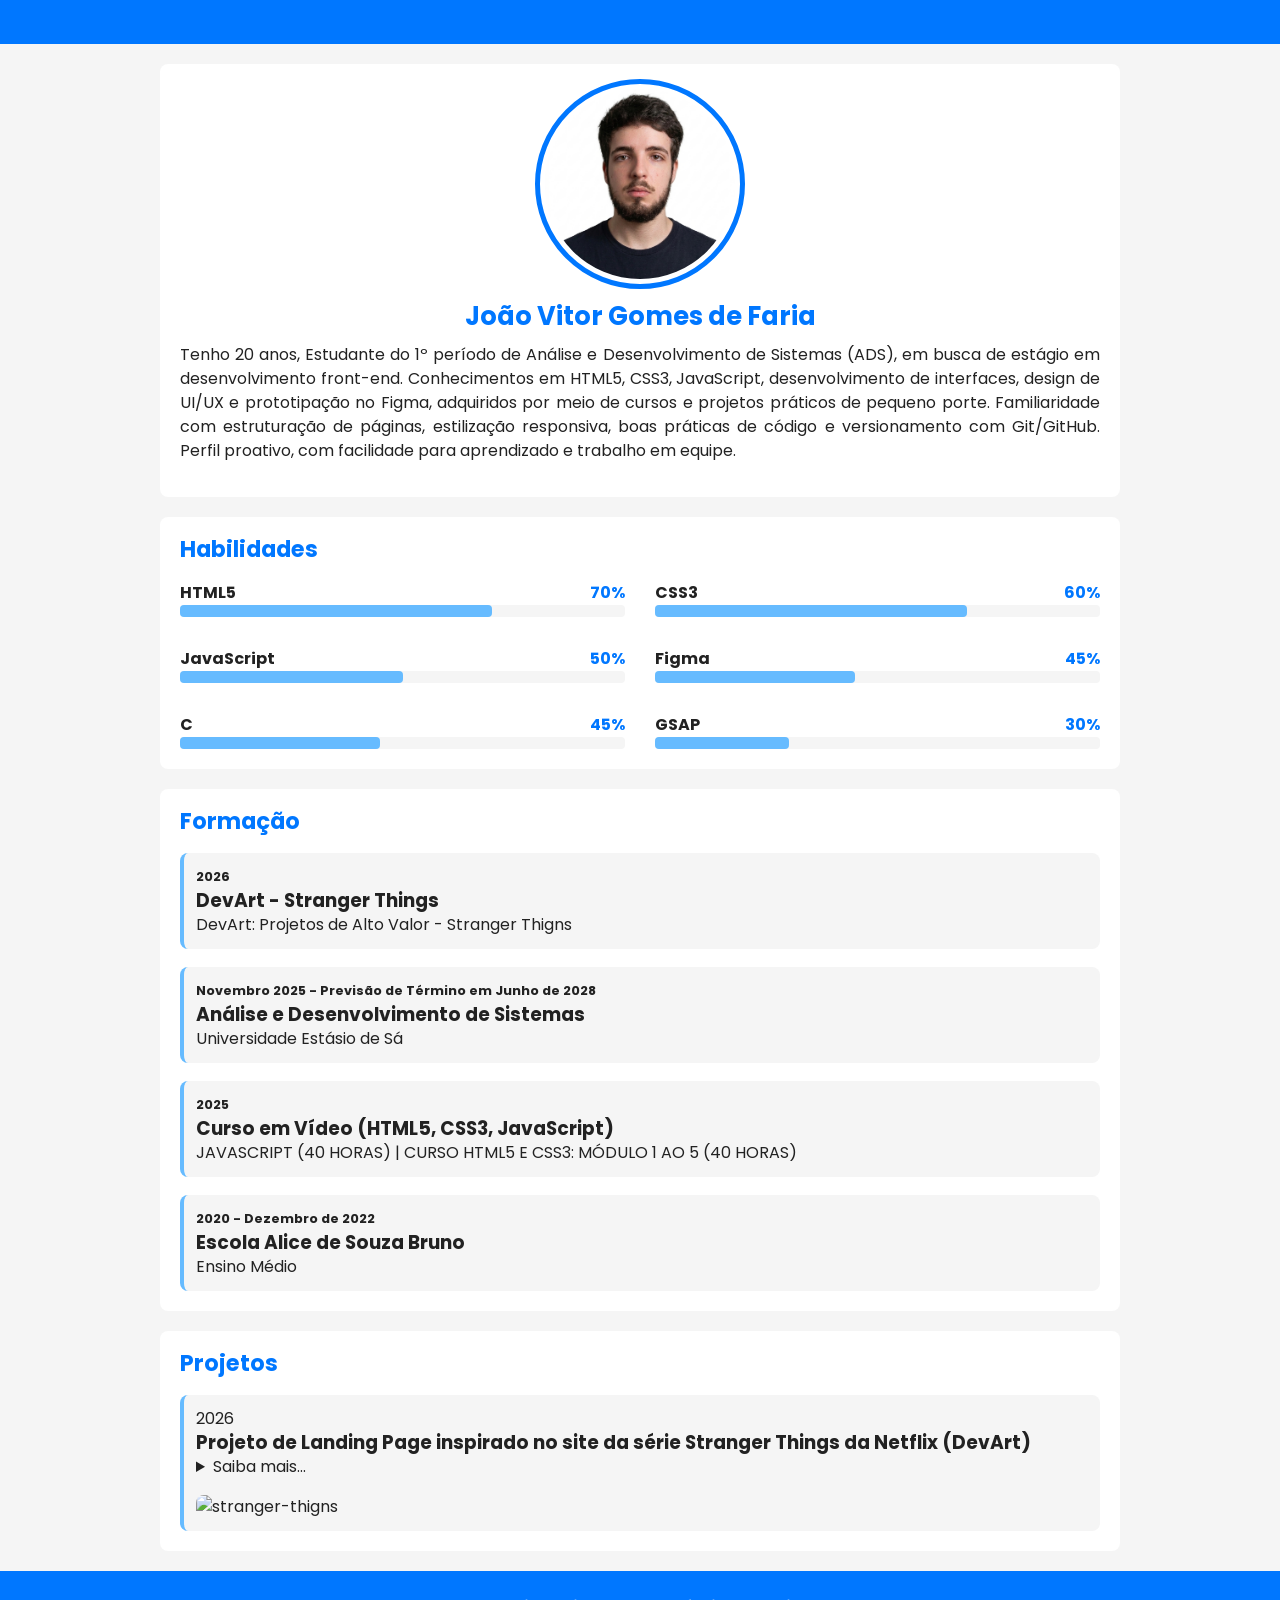
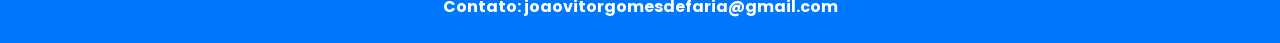
==== projetoportifolio/index.html @ 87415f1a "Adicionei Gsap, alterei a imagem e fiz pequenos ajustes" ====
<!doctype html>
<html lang="pt-br">
  <head>
    <meta charset="UTF-8" />
    <meta name="viewport" content="width=device-width, initial-scale=1.0" />
    <title>Portifólio João Vitor</title>
    <link rel="stylesheet" href="estilos/style.css" />
    <script src="scripts/script.js" defer></script>
    <link rel="shortcut icon" href="icone/favicon.svg" type="image/x-icon" />
    <script
      src="https://kit.fontawesome.com/48fc6e8f37.js"
      crossorigin="anonymous"
    ></script>
    <style>
      @import url('https://fonts.googleapis.com/css2?family=Poppins:ital,wght@0,100;0,200;0,300;0,400;0,500;0,600;0,700;0,800;0,900;1,100;1,200;1,300;1,400;1,500;1,600;1,700;1,800;1,900&display=swap');
    </style>
  </head>
  <body>
    <div id="smooth-wrapper">
      <div id="smooth-content">
        <header>
          <nav id="menu">
            <ul>
              <li>
                <a href="#ficha" class="link"><i class="fa-solid fa-house"></i></a>
              </li>
              <li>
                <a href="#Habilidades" class="link"><i class="fa-solid fa-brain"></i></a>
              </li>
              <li>
                <a href="#formacao" class="link"><i class="fa-solid fa-graduation-cap"></i></a>
              </li>
              <li>
                <a href="#projetos" class="link"><i class="fa-solid fa-list-check"></i></a>
              </li>
              <li>
                <a href="#" class="link" id="botao-tema"><i class="fa-solid fa-moon"></i></a>
              </li>
            </ul>
          </nav>
        </header>
        <main>
          <section id="ficha">
            <img src="imagens/minhaFoto.png" alt="João Vitor" class="foto" />
            <h1>João Vitor Gomes de Faria</h1>
            <p>
              Tenho 20 anos, Estudante do 1º período de Análise e Desenvolvimento de
              Sistemas (ADS), em busca de estágio em desenvolvimento front-end.
              Conhecimentos em HTML5, CSS3, JavaScript, desenvolvimento de
              interfaces, design de UI/UX e prototipação no Figma, adquiridos por
              meio de cursos e projetos práticos de pequeno porte. Familiaridade com
              estruturação de páginas, estilização responsiva, boas práticas de
              código e versionamento com Git/GitHub. Perfil proativo, com facilidade
              para aprendizado e trabalho em equipe.
            </p>
            <div id="social">
              <a
                href="https://www.linkedin.com/in/jo%C3%A3o-vitor-faria-81938a335/"
                target="_blank"
                rel="nofollow"
              ><i class="fa-brands fa-square-linkedin"></i></a>
              <a
                href="https://github.com/joaoviitordev"
                target="_blank"
                rel="nofollow"
              ><i class="fa-brands fa-github"></i></a>
            </div>
          </section>
          <section id="detalhes">
            <article id="Habilidades">
              <h2><i class="fa-solid fa-brain"></i> Habilidades</h2>

              <div id="skill-container">
                <div class="item">
                  <div class="info">
                    <spna class="nome">
                      <i class="fa-brands fa-html5"></i> HTML5
                    </spna>
                    <span class="porcent"> 70% </span>
                  </div>
                  <div class="barra">
                    <div class="progresso" style="width: 70%"></div>
                  </div>
                </div>

                <div class="item">
                  <div class="info">
                    <spna class="nome">
                      <i class="fa-brands fa-css3-alt"></i> CSS3
                    </spna>
                    <span class="porcent"> 60% </span>
                  </div>
                  <div class="barra">
                    <div class="progresso" style="width: 70%"></div>
                  </div>
                </div>

                <div class="item">
                  <div class="info">
                    <spna class="nome">
                      <i class="fa-solid fa-code"></i> JavaScript
                    </spna>
                    <span class="porcent"> 50% </span>
                  </div>
                  <div class="barra">
                    <div class="progresso" style="width: 50%"></div>
                  </div>
                </div>

                <div class="item">
                  <div class="info">
                    <spna class="nome">
                      <i class="fa-brands fa-square-figma"></i> Figma
                    </spna>
                    <span class="porcent"> 45% </span>
                  </div>
                  <div class="barra">
                    <div class="progresso" style="width: 45%"></div>
                  </div>
                </div>

                <div class="item">
                  <div class="info">
                    <spna class="nome"> <i class="fa-solid fa-code"></i> C </spna>
                    <span class="porcent"> 45% </span>
                  </div>
                  <div class="barra">
                    <div class="progresso" style="width: 45%"></div>
                  </div>
                </div>

                <div class="item">
                  <div class="info">
                    <spna class="nome">
                      <i class="fa-solid fa-code"></i> GSAP
                    </spna>
                    <span class="porcent"> 30% </span>
                  </div>
                  <div class="barra">
                    <div class="progresso" style="width: 30%"></div>
                  </div>
                </div>
              </div>
              <!--Fim Article Skills-->
            </article>
            <article id="formacao">
              <h2><i class="fa-solid fa-graduation-cap"></i> Formação</h2>

              <div id="formacao-container">
                <div class="curso">
                  <p class="periodo">2020 - Dezembro de 2022</p>
                  <h3 class="instituicao">Escola Alice de Souza Bruno</h3>
                  <p class="titulacao">Ensino Médio</p>
                </div>

                <div class="curso">
                  <p class="periodo">2025</p>
                  <h3 class="instituicao">
                    Curso em Vídeo (HTML5, CSS3, JavaScript)
                  </h3>
                  <p class="titulacao">JAVASCRIPT (40 HORAS) | CURSO HTML5 E CSS3: MÓDULO 1 AO 5 (40 HORAS)</p>
                </div>

                <div class="curso">
                  <p class="periodo">
                    Novembro 2025 - Previsão de Término em Junho de 2028
                  </p>
                  <h3 class="instituicao">Análise e Desenvolvimento de Sistemas</h3>
                  <p class="titulacao">Universidade Estásio de Sá</p>
                </div>

                <div class="curso">
                  <p class="periodo">2026</p>
                  <h3 class="instituicao">DevArt - Stranger Things</h3>
                  <p class="titulacao">DevArt: Projetos de Alto Valor - Stranger Thigns</p>
                </div>
              </div>
            </article>
            <!--Fim Article Formação-->

            <article id="projetos">
              <h2><i class="fa-solid fa-list-check"></i> Projetos</h2>

              <div id="projeto-container">
                <div class="projeto">
                  <img src="imagens/stranger-thigns.png" style="border-radius: 8px;" alt="stranger-thigns" />
                  <div class="projeto-info">
                    <p class="periodo">2026</p>
                    <h3>
                      Projeto de Landing Page inspirado no site da série Stranger
                      Things da Netflix (DevArt)
                    </h3>
                    <details class="descricao">
                      <summary>Saiba mais...</summary>
                      <p>
                        Projeto de landing page inspirado no site da série Stranger
                        Things, desenvolvido a partir de um protótipo inicial criado
                        no Figma, priorizando UI/UX, hierarquia visual e
                        consistência de design. A interface foi planejada para
                        proporcionar uma experiência imersiva, alinhada à identidade
                        visual da série. <br /><br />

                        A implementação foi realizada com HTML semântico, CSS
                        avançado e JavaScript, utilizando a biblioteca GSAP para
                        animações, garantindo transições suaves e efeitos visuais
                        dinâmicos. O projeto segue princípios de responsividade,
                        assegurando adaptação completa para diferentes dispositivos
                        e resoluções de tela.
                        <br /><br />
                        Foram aplicadas técnicas avançadas de CSS e HTML, como
                        Flexbox, controle tipográfico, pseudo-elementos e efeitos
                        interativos, reforçando boas práticas de desenvolvimento
                        front-end, organização de código e foco em performance e
                        usabilidade.
                      </p>
                      <a href="https://joaoviitordev.github.io/projetoStrangerThings/" target="_blank" rel="noopener noreferrer">Link da Página!</a>
                    </details>
                  </div>
                </div>
              </div>
            </article>
            <!--Fim Article Projetos-->
          </section>
        </main>
        <footer>
          <p>Contato: joaovitorgomesdefaria@gmail.com</p>
        </footer>
      </div>
    </div>
    <script src="https://cdn.jsdelivr.net/npm/gsap@3.14.1/dist/gsap.min.js"></script>
    <script src="https://cdn.jsdelivr.net/npm/gsap@3.14.1/dist/ScrollTrigger.min.js"></script>
    <script src="https://cdn.jsdelivr.net/npm/gsap@3.14.1/dist/ScrollSmoother.min.js"></script>
  </body>
</html>
---- projetoportifolio/estilos/style.css ----
* {
  margin: 0;
  padding: 0;
  box-sizing: border-box;
}

:root {
  --fundo-principal: #f5f5f5;
  --texto: #222222;
  --texto-inverso: #ffffff;
  --destaque: #0077ff;
  --destaque-inverso: #66bbff;
  --fundo-card: #ffffff;
}

body.escuro {
  --fundo-principal: #222222;
  --texto: #e0e0e0;
  --texto-inverso: #333333;
  --destaque: #ff5522;
  --destaque-inverso: #a73917;
  --fundo-card: #444444;
}

body {
  font-family: 'Poppins', sans-serif;
  line-height: 1.5em;
  background-color: var(--fundo-principal);
  color: var(--texto);
  scroll-behavior: smooth;
  transition: background-color 0.4s, color 0.4s;
}

header {
  background-color: var(--destaque);
  color: var(--texto);
  padding: 10px;
  display: flex;
  justify-content: flex-end;
  align-content: center;
  position: sticky;
  top: 0;
  z-index: 1;
}

nav#menu ul {
  list-style: none;
  display: flex;
  gap: 10px;
}

nav#menu a {
  text-decoration: none;
  color: var(--texto-inverso);
  font-weight: 600;
  padding: 12px 15px;
  border-radius: 5px;
  transition:
    background-color 0.4s,
    color 0.4s;
}

nav#menu a:hover {
  background-color: var(--destaque-inverso);
  color: var(--destaque);
}

main {
  display: grid;
  grid-template-columns: auto 75vw auto;
  gap: 20px;
  margin-top: 20px;
}

section#ficha {
  background-color: var(--fundo-card);
  padding: 20px;
  border-radius: 8px;
  grid-column: 2;
}

section#ficha img.foto {
  width: 200px;
  aspect-ratio: 1/1;
  object-fit: cover;
  overflow: hidden;
  border-radius: 50%;
  border: 5px solid var(--fundo-card);
  outline: 5px solid var(--destaque);
  display: block;
  margin: auto;
  margin-bottom: 20px;
}

section#ficha h1 {
  color: var(--destaque);
  margin: 15px 0px;
  font-size: 1.6em;
  text-align: center;
}

section#ficha p {
  text-align: justify;
}

section#ficha div#social {
  display: flex;
  justify-content: center;
  align-items: center;
  font-size: 1.6em;
  gap: 16px;
  margin-top: 14px;
}

div#social a {
  color: var(--destaque);
}

div#social a:hover {
  color: var(--destaque-inverso);
  transition: color 0.4s;
}

section#detalhes {
  grid-column: 2;
}

article {
  background-color: var(--fundo-card);
  padding: 20px;
  margin-bottom: 20px;
  border-radius: 8px;
}

article h2 {
  color: var(--destaque);
  font-size: 1.4em;
  margin-bottom: 20px;
}

#skill-container {
  display: grid;
  grid-template-columns: 1fr;
  gap: 30px;
}

#skill-container .info {
  display: flex;
  justify-content: space-between;
  align-items: center;
}

#skill-container .nome {
  font-weight: bold;
  color: var(--texto);
}

#skill-container .porcent {
  font-weight: bold;
  color: var(--destaque);
}

#skill-container .barra {
  width: 100%;
  height: 12px;
  background-color: var(--fundo-principal);
  border-radius: 4px;
}

#skill-container .progresso {
  height: 100%;
  background-color: var(--destaque-inverso);
  border-radius: 4px;
}

#formacao-container {
  display: flex;
  flex-direction: column-reverse;
  gap: 18px;
}

#formacao-container .curso {
  background-color: var(--fundo-principal);
  border-radius: 8px;
  padding: 12px;
  border-left: 4px solid var(--destaque-inverso);
}

#formacao-container .curso:hover {
  border-left-width: 8px;
  border-color: var(--destaque);
  transition:
    border-left-width 0.4s,
    border-color 0.4s;
  cursor: pointer;
}

#formacao-container .periodo {
  font-weight: bold;
  font-size: 0.8em;
  color: var(--texto);
}

#projeto-container {
  display: flex;
  flex-direction: column-reverse;
  gap: 20px;
}

.projeto a {
  text-decoration: none;
  color: var(--destaque);
}

.projeto a:hover {
  color: var(--destaque-inverso);
  transition: color 0.4s;
}

#projeto-container .projeto {
  display: flex;
  flex-direction: column-reverse;
  gap: 16px;
  background-color: var(--fundo-principal);
  padding: 12px;
  border-radius: 8px;
  border-left: 4px solid var(--destaque-inverso);
}

#projeto-container .projeto:hover {
  border-left-width: 8px;
  border-color: var(--destaque);
  transition:
    border-left-width 0.4s,
    border-color 0.4s;
  cursor: pointer;
}

footer {
  background-color: var(--destaque);
  color: var(--texto-inverso);
  text-align: center;
  padding: 24px;
}

footer p {
  font-weight: bold;
}

@media screen and (min-width: 768px) {
  #skill-container {
    grid-template-columns: 1fr 1fr;
  }
}
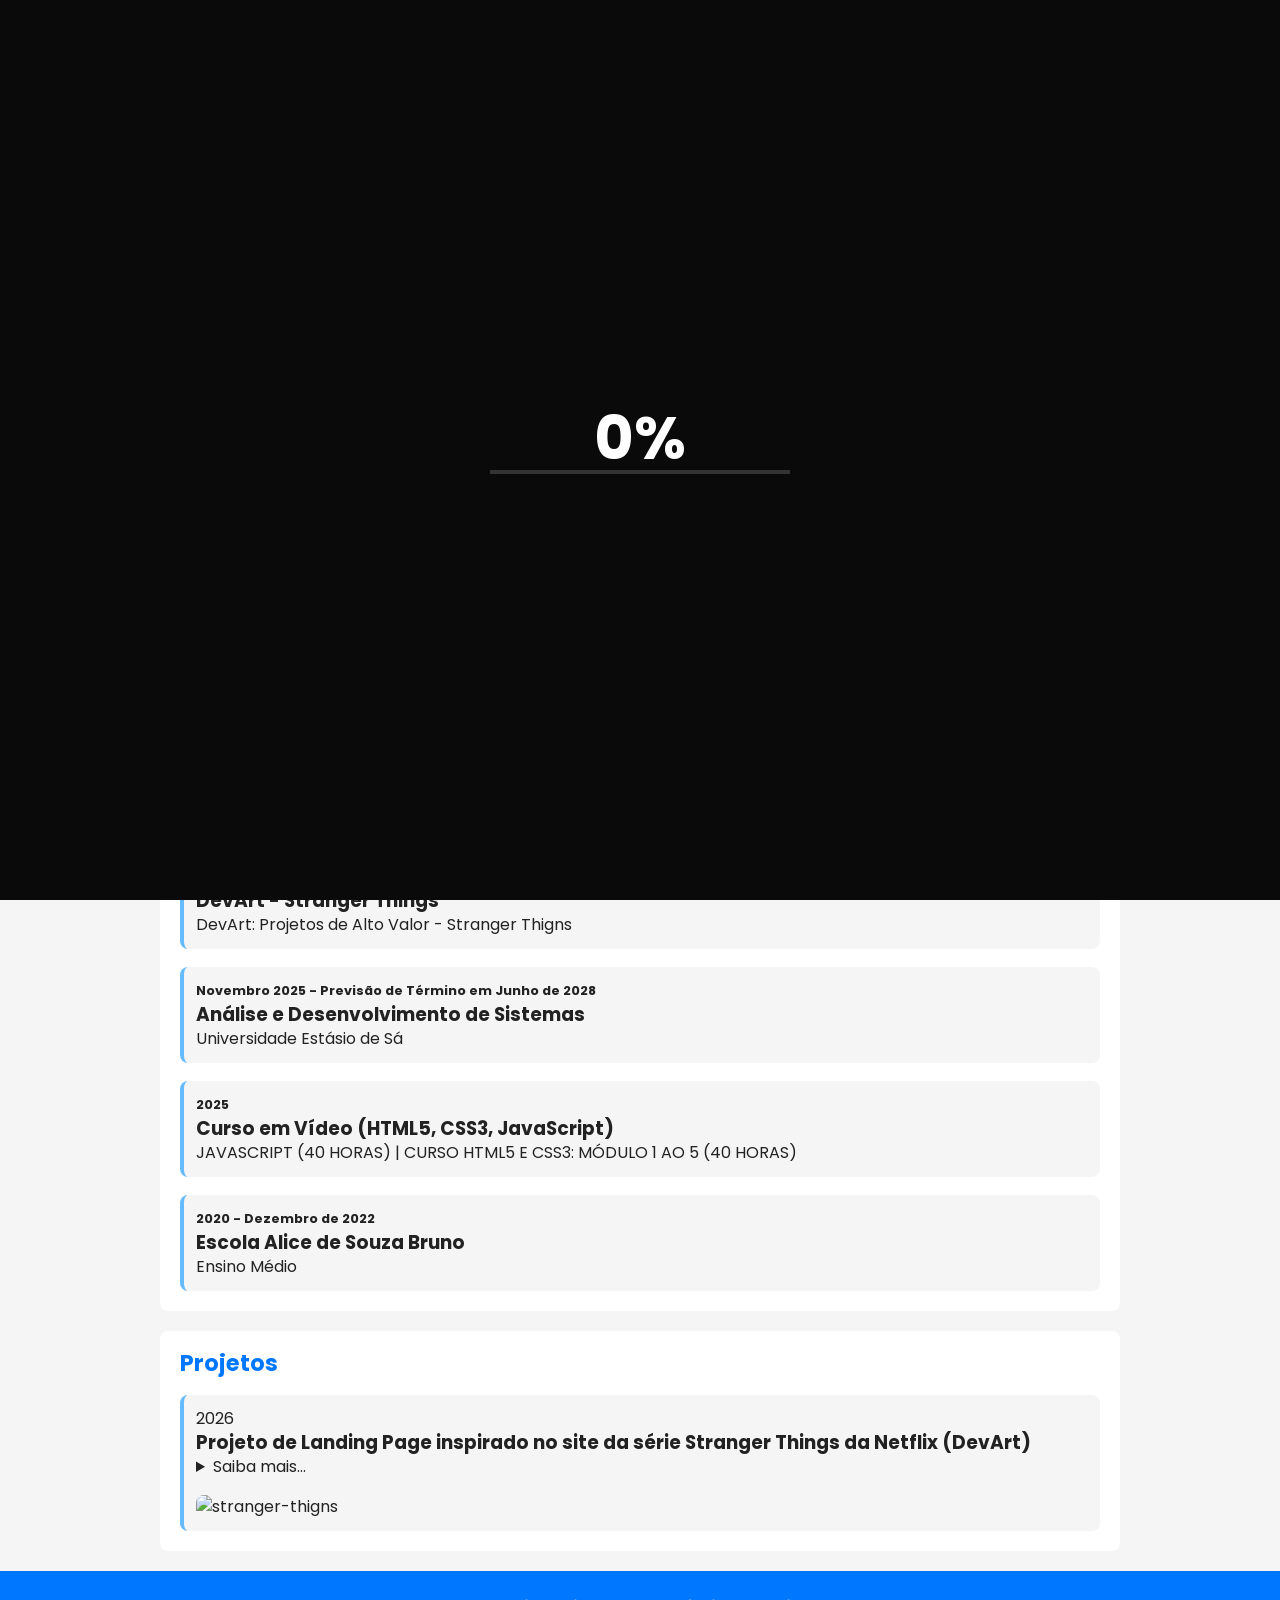
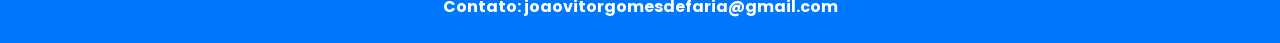
==== commit 52d6ce5c: "PreLoader" ====
--- a/projetoportifolio/index.html
+++ b/projetoportifolio/index.html
@@ -3,7 +3,7 @@
   <head>
     <meta charset="UTF-8" />
     <meta name="viewport" content="width=device-width, initial-scale=1.0" />
-    <title>Portifólio João Vitor</title>
+    <title>Portifólio - João Vitor</title>
     <link rel="stylesheet" href="estilos/style.css" />
     <script src="scripts/script.js" defer></script>
     <link rel="shortcut icon" href="icone/favicon.svg" type="image/x-icon" />
@@ -16,6 +16,16 @@
     </style>
   </head>
   <body>
+    <div class="preloader">
+      <div class="loader-content">
+        <h1 class="counter">0%</h1>
+
+        <div class="progress-bar">
+          <div class="progress"></div>
+        </div>
+      </div>
+    </div>
+
     <div id="smooth-wrapper">
       <div id="smooth-content">
         <header>
--- a/projetoportifolio/estilos/style.css
+++ b/projetoportifolio/estilos/style.css
@@ -11,6 +11,41 @@
   --destaque: #0077ff;
   --destaque-inverso: #66bbff;
   --fundo-card: #ffffff;
+}
+
+.preloader{
+  position: fixed;
+  top: 0;
+  left: 0;
+  width: 100%;
+  height: 100vh;
+  background:#0a0a0a;
+  display: flex;
+  align-items: center;
+  justify-content: center;
+  z-index: 9999;
+}
+
+.loader-content{
+  text-align: center;
+  color:white;
+}
+
+.counter{
+  font-size: 60px;
+  margin-bottom: 20px;
+}
+
+.progress-bar{
+  width: 300px;
+  height: 4px;
+  background:#333;
+}
+
+.progress{
+  width: 0%;
+  height: 100%;
+  background: var(--destaque);
 }
 
 body.escuro {
